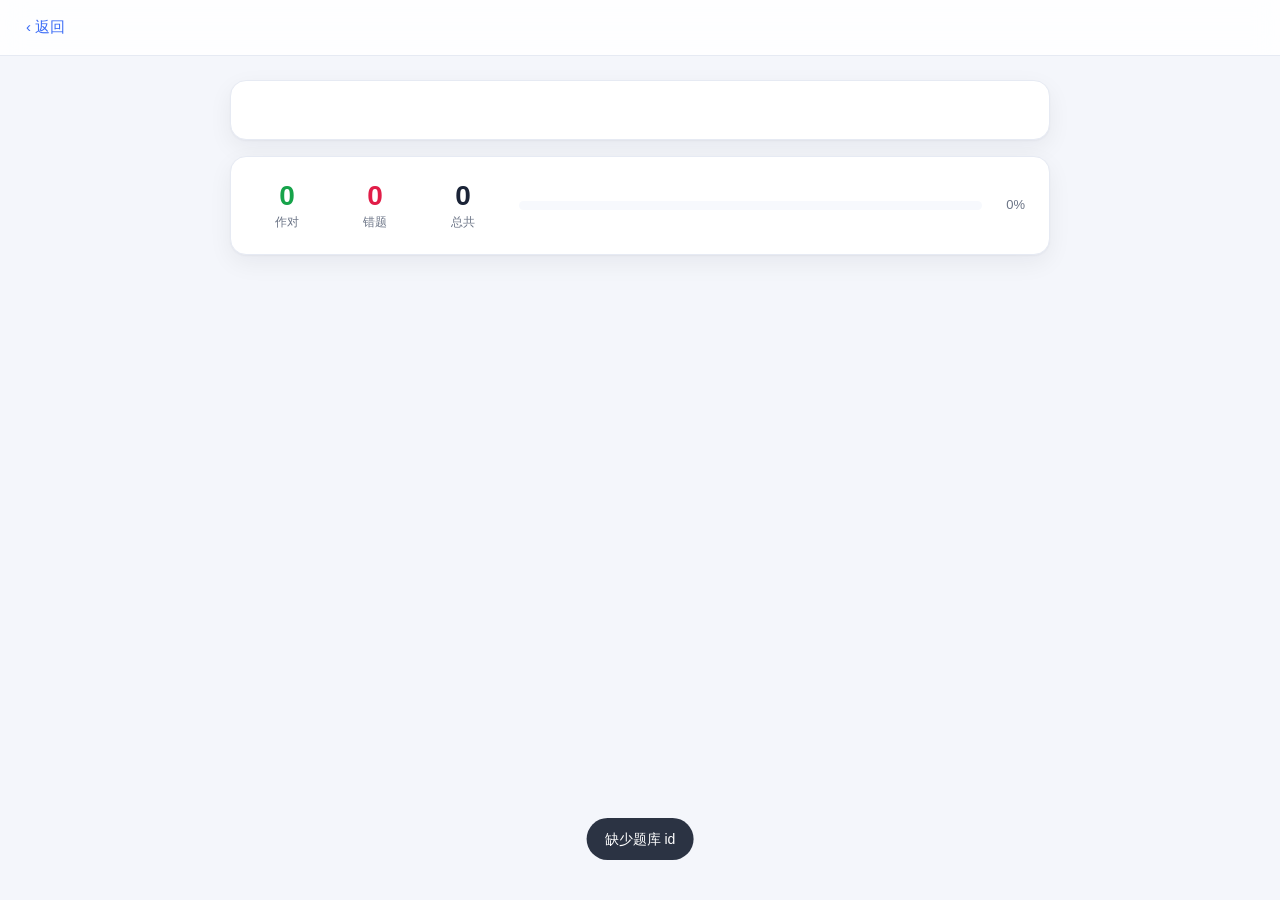
==== bank.html @ c278a3d9 "initial commit" ====
<!DOCTYPE html>
<html lang="zh-CN">
<head>
  <meta charset="UTF-8">
  <meta name="viewport" content="width=device-width, initial-scale=1.0">
  <title>题库</title>
  <link rel="icon" type="image/svg+xml" href="assets/favicon.svg">
  <link rel="icon" type="image/x-icon" href="favicon.ico">
  <link rel="stylesheet" href="assets/style/base.css">
  <link rel="stylesheet" href="assets/style/components.css">
  <link rel="stylesheet" href="assets/style/pages.css">
</head>
<body data-page="bank">
  <header class="topbar">
    <button class="topbar__btn" id="backBtn">&#8249; 返回</button>
    <div class="topbar__title" id="bankTitle"></div>
    <div class="topbar__right"></div>
  </header>

  <main class="bank">
    <section class="bank__head card">
      <h1 class="bank__title" id="headTitle"></h1>
      <p class="bank__brief" id="bankBrief"></p>
      <div class="bank__types" id="bankTypes"></div>
    </section>

    <section class="bank__stats card">
      <div class="stat">
        <span class="stat__num" id="statCorrect">0</span>
        <span class="stat__label">作对</span>
      </div>
      <div class="stat">
        <span class="stat__num" id="statWrong">0</span>
        <span class="stat__label">错题</span>
      </div>
      <div class="stat">
        <span class="stat__num" id="statTotal">0</span>
        <span class="stat__label">总共</span>
      </div>
      <div class="bank__progress">
        <div class="bank__progress-bar" id="progressBar"></div>
      </div>
      <span class="bank__progress-text" id="progressText">0%</span>
    </section>

    <section class="bank__modes" id="modeCards"></section>
  </main>

  <script src="assets/script/config.js"></script>
  <script src="assets/script/store.js"></script>
  <script src="assets/script/data.js"></script>
  <script src="assets/script/records.js"></script>
  <script src="assets/script/session.js"></script>
  <script src="assets/script/ui/common.js"></script>
  <script src="assets/script/ui/bank.js"></script>
</body>
</html>
---- assets/style/base.css ----
/* ============================================================
   base.css —— 设计变量、重置与通用基础样式
   ============================================================ */

:root {
  --bg: #f4f6fb;
  --surface: #ffffff;
  --surface-2: #f7f9fd;
  --text: #1b2437;
  --text-muted: #6b7486;
  --border: #e6eaf3;

  --primary: #3b6cf6;
  --primary-strong: #2f55d0;
  --primary-soft: #e9f0ff;
  --accent: #7c5cff;

  --success: #16a34a;
  --success-soft: #e7f6ec;
  --danger: #e11d48;
  --danger-soft: #fdeef1;
  --warn: #f59e0b;

  --grad: linear-gradient(135deg, #3b6cf6 0%, #7c5cff 100%);

  --radius: 16px;
  --radius-sm: 10px;
  --shadow-sm: 0 1px 2px rgba(16, 24, 40, .05);
  --shadow: 0 1px 2px rgba(16, 24, 40, .04), 0 8px 24px rgba(16, 24, 40, .06);
  --shadow-lg: 0 16px 44px rgba(16, 24, 40, .14);

  --font: -apple-system, BlinkMacSystemFont, "Segoe UI", "PingFang SC",
          "Hiragino Sans GB", "Microsoft YaHei", "Helvetica Neue", Arial, sans-serif;
}

*, *::before, *::after { box-sizing: border-box; }

html {
  /* 门户页两屏之间的“吸附”滚动（其它页面无 snap 元素，不受影响） */
  scroll-snap-type: y mandatory;
}

html, body { margin: 0; padding: 0; }

body {
  font-family: var(--font);
  color: var(--text);
  background: var(--bg);
  line-height: 1.6;
  -webkit-font-smoothing: antialiased;
  text-rendering: optimizeLegibility;
}

img, video { max-width: 100%; display: block; }

button { font-family: inherit; cursor: pointer; }
input, textarea { font-family: inherit; color: inherit; }

a { color: inherit; text-decoration: none; }

ul { list-style: none; margin: 0; padding: 0; }

h1, h2, h3, p { margin: 0; }

/* 通用容器 */
.container {
  max-width: 860px;
  margin: 0 auto;
  padding: 0 20px;
}

/* 卡片 */
.card {
  background: var(--surface);
  border: 1px solid var(--border);
  border-radius: var(--radius);
  box-shadow: var(--shadow);
  padding: 22px 24px;
}

/* 空状态 */
.empty {
  padding: 40px 20px;
  text-align: center;
  color: var(--text-muted);
}

.site-footer {
  text-align: center;
  color: var(--text-muted);
  font-size: 13px;
  padding: 32px 20px;
}
---- assets/style/components.css ----
/* ============================================================
   components.css —— 跨页面复用组件
   顶栏、按钮、chip、tabs、选项、反馈、媒体、提示、弹窗等
   ============================================================ */

/* ---------- 顶栏 ---------- */
.topbar {
  position: sticky;
  top: 0;
  z-index: 50;
  display: flex;
  align-items: center;
  gap: 12px;
  height: 56px;
  padding: 0 16px;
  background: rgba(255, 255, 255, .86);
  backdrop-filter: saturate(180%) blur(12px);
  -webkit-backdrop-filter: saturate(180%) blur(12px);
  border-bottom: 1px solid var(--border);
}
.topbar__btn {
  border: none;
  background: transparent;
  color: var(--primary);
  font-size: 15px;
  padding: 6px 10px;
  border-radius: 8px;
  white-space: nowrap;
}
.topbar__btn:hover { background: var(--primary-soft); }
.topbar__title {
  flex: 1;
  font-weight: 600;
  font-size: 16px;
  text-align: center;
  overflow: hidden;
  text-overflow: ellipsis;
  white-space: nowrap;
}
.topbar__right {
  display: flex;
  align-items: center;
  gap: 10px;
  min-width: 72px;
  justify-content: flex-end;
}
.topbar__hint { color: var(--text-muted); font-size: 14px; font-variant-numeric: tabular-nums; }

/* 倒计时 */
.timer {
  font-size: 16px;
  font-weight: 700;
  font-variant-numeric: tabular-nums;
  color: var(--text);
}
.timer--warn { color: var(--danger); }

/* ---------- 按钮 ---------- */
.btn {
  display: inline-flex;
  align-items: center;
  justify-content: center;
  gap: 6px;
  padding: 10px 18px;
  border-radius: var(--radius-sm);
  border: 1px solid transparent;
  font-size: 15px;
  font-weight: 500;
  transition: background .15s, border-color .15s, box-shadow .15s, transform .05s;
}
.btn:active { transform: translateY(1px); }
.btn:disabled { opacity: .45; cursor: not-allowed; }
.btn--primary { background: var(--primary); color: #fff; }
.btn--primary:hover:not(:disabled) { background: var(--primary-strong); }
.btn--ghost { background: var(--surface); border-color: var(--border); color: var(--text); }
.btn--ghost:hover:not(:disabled) { border-color: var(--primary); color: var(--primary); }
.btn--success { background: var(--success); color: #fff; }
.btn--success:hover { filter: brightness(.95); }
.btn--danger-ghost { background: var(--surface); border-color: var(--danger); color: var(--danger); }
.btn--danger-ghost:hover { background: var(--danger-soft); }
.btn--sm { padding: 6px 12px; font-size: 13px; }

/* ---------- 题型 chip ---------- */
.q-chip {
  display: inline-block;
  padding: 3px 10px;
  border-radius: 999px;
  font-size: 12px;
  font-weight: 600;
  margin-bottom: 12px;
}
.chip--single { background: var(--primary-soft); color: var(--primary-strong); }
.chip--multiple { background: #fdf3e2; color: #b45309; }
.chip--subjective { background: #f0ebfd; color: #6d28d9; }

/* ---------- 选项 ---------- */
.q-options { display: flex; flex-direction: column; gap: 12px; margin-top: 20px; }

.opt {
  display: flex;
  align-items: center;
  gap: 14px;
  width: 100%;
  text-align: left;
  padding: 14px 16px;
  background: var(--surface);
  border: 1.5px solid var(--border);
  border-radius: var(--radius-sm);
  font-size: 15px;
  transition: border-color .15s, background .15s, box-shadow .15s;
}
.opt:hover:not(.is-locked) { border-color: var(--primary); box-shadow: 0 0 0 3px var(--primary-soft); }

.opt__key {
  flex: none;
  display: inline-flex;
  align-items: center;
  justify-content: center;
  width: 30px;
  height: 30px;
  font-size: 14px;
  font-weight: 700;
  color: var(--text-muted);
  border: 1.5px solid var(--border);
  background: var(--surface-2);
  transition: background .15s, color .15s, border-color .15s;
}
.opt__key--circle { border-radius: 50%; }
.opt__key--square { border-radius: 7px; }
.opt__text { flex: 1; }

.opt.is-selected { border-color: var(--primary); background: var(--primary-soft); }
.opt.is-selected .opt__key { background: var(--primary); border-color: var(--primary); color: #fff; }

/* 判题后的锁定态 */
.opt.is-locked { cursor: default; }
.opt.is-correct { border-color: var(--success); background: var(--success-soft); }
.opt.is-correct .opt__key { background: var(--success); border-color: var(--success); color: #fff; }
.opt.is-wrong { border-color: var(--danger); background: var(--danger-soft); }
.opt.is-wrong .opt__key { background: var(--danger); border-color: var(--danger); color: #fff; }

.q-options__actions { display: flex; justify-content: center; margin-top: 6px; }
.q-options__confirm { min-width: 140px; }

/* ---------- 主观题 ---------- */
.q-subjective { margin-top: 20px; }
.q-subjective__area {
  width: 100%;
  min-height: 160px;
  padding: 14px 16px;
  border: 1.5px solid var(--border);
  border-radius: var(--radius-sm);
  font-size: 15px;
  resize: vertical;
  background: var(--surface);
}
.q-subjective__area:focus { outline: none; border-color: var(--primary); box-shadow: 0 0 0 3px var(--primary-soft); }
.q-subjective__area:disabled { background: var(--surface-2); color: var(--text); }
.q-subjective__actions { display: flex; justify-content: center; margin-top: 16px; }
.q-subjective__submit { min-width: 140px; }

/* ---------- 反馈 ---------- */
.feedback { margin-top: 20px; border-radius: var(--radius-sm); padding: 16px 18px; }
.feedback--ok { background: var(--success-soft); }
.feedback--bad { background: var(--danger-soft); }
.feedback--subjective { background: var(--surface-2); border: 1px solid var(--border); }
.feedback__head { font-weight: 600; font-size: 15px; }
.feedback--ok .feedback__head { color: var(--success); }
.feedback--bad .feedback__head { color: var(--danger); }
.feedback__icon { margin-right: 4px; }
.feedback__explain, .feedback__ref, .feedback__ref-desc { margin-top: 10px; font-size: 14px; color: var(--text); }
.feedback__ref-desc { color: var(--text-muted); }
.feedback__selfmark { display: flex; gap: 12px; margin-top: 14px; justify-content: center; }

/* ---------- 附加题干（媒体） ---------- */
.q-media { display: flex; flex-direction: column; gap: 14px; margin: 16px 0; }
.media { width: 100%; }
.media--image img { border-radius: var(--radius-sm); border: 1px solid var(--border); }
.media--image figcaption { font-size: 12px; color: var(--text-muted); text-align: center; margin-top: 6px; }
.media--file {
  display: inline-flex;
  align-items: center;
  gap: 8px;
  width: fit-content;
  padding: 10px 16px;
  border: 1.5px dashed var(--border);
  border-radius: var(--radius-sm);
  color: var(--primary);
  font-size: 14px;
}
.media--file:hover { border-color: var(--primary); background: var(--primary-soft); }
.media__icon { font-size: 18px; }
.media--audio audio, .media--video video { width: 100%; border-radius: var(--radius-sm); }

/* ---------- tabs ---------- */
.tabs {
  display: inline-flex;
  background: var(--surface-2);
  border: 1px solid var(--border);
  border-radius: 999px;
  padding: 4px;
}
.tab {
  border: none;
  background: transparent;
  padding: 8px 22px;
  border-radius: 999px;
  font-size: 14px;
  font-weight: 500;
  color: var(--text-muted);
  transition: background .15s, color .15s;
}
.tab.is-active { background: var(--surface); color: var(--primary); box-shadow: var(--shadow-sm); }

/* ---------- 轻提示 ---------- */
.toast {
  position: fixed;
  left: 50%;
  bottom: 40px;
  transform: translate(-50%, 20px);
  background: rgba(26, 34, 51, .92);
  color: #fff;
  padding: 10px 18px;
  border-radius: 999px;
  font-size: 14px;
  opacity: 0;
  transition: opacity .25s, transform .25s;
  z-index: 200;
  max-width: 80vw;
}
.toast--show { opacity: 1; transform: translate(-50%, 0); }

/* ---------- 弹窗 ---------- */
.overlay {
  position: fixed;
  inset: 0;
  background: rgba(15, 20, 40, .5);
  display: flex;
  align-items: center;
  justify-content: center;
  padding: 20px;
  opacity: 0;
  pointer-events: none;
  transition: opacity .2s;
  z-index: 100;
}
.overlay.is-open { opacity: 1; pointer-events: auto; }
.modal {
  width: 100%;
  max-width: 560px;
  max-height: 84vh;
  display: flex;
  flex-direction: column;
  background: var(--surface);
  border-radius: var(--radius);
  box-shadow: var(--shadow-lg);
  overflow: hidden;
}
.modal__head {
  display: flex;
  align-items: center;
  justify-content: space-between;
  padding: 18px 20px;
  border-bottom: 1px solid var(--border);
}
.modal__title { font-size: 17px; }
.modal__close { border: none; background: transparent; font-size: 26px; color: var(--text-muted); line-height: 1; }
.modal__close:hover { color: var(--text); }
.modal__score { text-align: center; font-size: 30px; font-weight: 800; padding: 18px 0 4px; }
.modal__note { text-align: center; color: var(--text-muted); font-size: 13px; padding: 0 20px 8px; }
.modal__list { overflow-y: auto; padding: 8px 20px; }
.modal__actions { display: flex; gap: 12px; padding: 16px 20px; border-top: 1px solid var(--border); }
.modal__actions .btn { flex: 1; }

.summary-item {
  display: flex;
  align-items: center;
  gap: 12px;
  padding: 10px 8px;
  border-bottom: 1px solid var(--border);
  cursor: pointer;
  font-size: 14px;
}
.summary-item:hover { background: var(--surface-2); }
.summary-item__id { font-weight: 700; flex: none; font-variant-numeric: tabular-nums; }
.summary-item__brief { flex: 1; color: var(--text-muted); overflow: hidden; text-overflow: ellipsis; white-space: nowrap; }
.summary-item__res { flex: none; font-size: 13px; }
.summary-item--ok .summary-item__res { color: var(--success); }
.summary-item--bad .summary-item__res { color: var(--danger); }
.summary-item--subj .summary-item__res { color: var(--text-muted); }
---- assets/style/pages.css ----
/* ============================================================
   pages.css —— 各页面专属布局
   门户封面/目录、题库信息页、刷题页、记录页
   ============================================================ */

/* ================= 门户首页 ================= */

.cover {
  position: relative;
  height: 100vh;
  min-height: 480px;
  overflow: hidden;
  background: radial-gradient(120% 120% at 18% 12%, #1e3a8a 0%, #1d4ed8 42%, #6d28d9 100%);
  color: #fff;
  scroll-snap-align: start;
  scroll-snap-stop: always;
}
.cover__bg {
  position: absolute;
  inset: 0;
  background-size: cover;
  background-position: center;
  opacity: .28;
  animation: coverPulse 9s ease-in-out infinite;
}
.cover__overlay {
  position: absolute;
  inset: 0;
  background:
    radial-gradient(70% 70% at 50% 38%, rgba(255, 255, 255, .08), rgba(6, 12, 30, .32));
}
.cover__inner {
  position: relative;
  z-index: 2;
  height: 100%;
  display: flex;
  flex-direction: column;
  align-items: center;
  justify-content: center;
  text-align: center;
  padding: 0 28px;
}
.cover__badge {
  display: inline-flex;
  align-items: center;
  gap: 8px;
  font-size: 13px;
  letter-spacing: .12em;
  padding: 6px 16px;
  border: 1px solid rgba(255, 255, 255, .35);
  border-radius: 999px;
  margin-bottom: 22px;
  background: rgba(255, 255, 255, .08);
  animation: riseIn .7s ease both;
}
.cover__title {
  font-size: clamp(36px, 8vw, 60px);
  font-weight: 800;
  letter-spacing: 1px;
  line-height: 1.15;
  margin-bottom: 18px;
  text-shadow: 0 2px 24px rgba(0, 0, 0, .28);
  animation: riseIn .7s .08s ease both;
}
.cover__subtitle {
  font-size: clamp(15px, 3vw, 19px);
  opacity: .92;
  animation: riseIn .7s .16s ease both;
}

.cover__scroll {
  position: absolute;
  left: 50%;
  bottom: 30px;
  transform: translateX(-50%);
  z-index: 2;
  display: flex;
  flex-direction: column;
  align-items: center;
  gap: 8px;
  background: transparent;
  border: none;
  color: rgba(255, 255, 255, .9);
}
.cover__arrow {
  width: 44px;
  height: 44px;
  border: 2px solid rgba(255, 255, 255, .85);
  border-radius: 50%;
  background: rgba(255, 255, 255, .08);
  color: #fff;
  font-size: 20px;
  display: flex;
  align-items: center;
  justify-content: center;
  animation: bounce 1.8s ease-in-out infinite;
}
.cover__hint { font-size: 12px; letter-spacing: .2em; }

@keyframes bounce {
  0%, 100% { transform: translateY(0); }
  50% { transform: translateY(10px); }
}
@keyframes coverPulse {
  0%, 100% { transform: scale(1); opacity: .28; }
  50% { transform: scale(1.06); opacity: .36; }
}
@keyframes riseIn {
  from { opacity: 0; transform: translateY(18px); }
  to { opacity: 1; transform: translateY(0); }
}

/* 目录：至少占一个窗口，作为第二个“吸附”屏 */
.catalog-section {
  min-height: 100vh;
  scroll-snap-align: start;
  display: flex;
  flex-direction: column;
  background: var(--bg);
}
.catalog {
  max-width: 860px;
  width: 100%;
  margin: 0 auto;
  padding: 60px 20px 40px;
  flex: 1;
}
.list { margin-bottom: 46px; }
.list__title {
  display: flex;
  align-items: center;
  gap: 10px;
  font-size: 21px;
  font-weight: 700;
  margin-bottom: 18px;
}
.list__title::before {
  content: '';
  width: 5px;
  height: 22px;
  border-radius: 3px;
  background: var(--grad);
}

.bank-item {
  position: relative;
  display: flex;
  align-items: center;
  gap: 16px;
  background: var(--surface);
  border: 1px solid var(--border);
  border-radius: var(--radius);
  box-shadow: var(--shadow);
  padding: 18px 20px;
  margin-bottom: 14px;
  overflow: hidden;
  transition: transform .16s, box-shadow .16s, border-color .16s;
}
.bank-item::before {
  content: '';
  position: absolute;
  left: 0;
  top: 0;
  bottom: 0;
  width: 4px;
  background: var(--grad);
  opacity: 0;
  transition: opacity .16s;
}
.bank-item:hover { transform: translateY(-2px); box-shadow: var(--shadow-lg); border-color: var(--primary); }
.bank-item:hover::before { opacity: 1; }
.bank-item__badge {
  flex: none;
  width: 48px;
  height: 48px;
  border-radius: 13px;
  background: var(--grad);
  color: #fff;
  font-weight: 700;
  font-size: 19px;
  display: flex;
  align-items: center;
  justify-content: center;
  box-shadow: 0 4px 12px rgba(59, 108, 246, .35);
}
.bank-item__main { flex: 1; min-width: 0; }
.bank-item__title { font-size: 17px; font-weight: 600; }
.bank-item__brief { font-size: 14px; color: var(--text-muted); margin-top: 3px; overflow: hidden; text-overflow: ellipsis; white-space: nowrap; }
.bank-item__meta { display: flex; align-items: center; gap: 14px; flex: none; }
.bank-item__count { font-size: 13px; color: var(--primary-strong); background: var(--primary-soft); padding: 4px 12px; border-radius: 999px; font-variant-numeric: tabular-nums; }
.bank-item__go { font-size: 22px; color: var(--text-muted); }

/* ================= 题库信息页 ================= */

.bank { max-width: 860px; margin: 0 auto; padding: 24px 20px 40px; }

.bank__head { margin-bottom: 16px; }
.bank__title { font-size: 26px; font-weight: 800; margin-bottom: 8px; }
.bank__brief { color: var(--text-muted); font-size: 15px; }
.bank__types { display: flex; flex-wrap: wrap; gap: 8px; margin-top: 14px; }
.bank__type {
  font-size: 13px;
  color: var(--primary-strong);
  background: var(--primary-soft);
  padding: 4px 12px;
  border-radius: 999px;
}

.bank__stats { display: flex; align-items: center; flex-wrap: wrap; gap: 24px; margin-bottom: 24px; }
.stat { display: flex; flex-direction: column; align-items: center; min-width: 64px; }
.stat__num { font-size: 28px; font-weight: 800; line-height: 1.2; font-variant-numeric: tabular-nums; }
.stat:nth-child(1) .stat__num { color: var(--success); }
.stat:nth-child(2) .stat__num { color: var(--danger); }
.stat__label { font-size: 12px; color: var(--text-muted); }
.bank__progress { flex: 1; min-width: 160px; height: 9px; background: var(--surface-2); border-radius: 999px; overflow: hidden; }
.bank__progress-bar { height: 100%; width: 0; background: var(--grad); transition: width .4s ease; }
.bank__progress-text { font-size: 13px; color: var(--text-muted); font-variant-numeric: tabular-nums; }

.bank__modes { display: grid; grid-template-columns: repeat(2, 1fr); gap: 16px; }
.mode-card {
  display: flex;
  align-items: center;
  gap: 16px;
  background: var(--surface);
  border: 1px solid var(--border);
  border-radius: var(--radius);
  box-shadow: var(--shadow);
  padding: 20px;
  transition: transform .16s, box-shadow .16s, border-color .16s;
}
.mode-card:hover { transform: translateY(-2px); box-shadow: var(--shadow-lg); border-color: var(--primary); }
.mode-card__icon {
  flex: none;
  width: 46px;
  height: 46px;
  border-radius: 12px;
  display: flex;
  align-items: center;
  justify-content: center;
  font-size: 22px;
}
.mode-card__icon--1 { background: var(--primary-soft); }
.mode-card__icon--2 { background: #fdf3e2; }
.mode-card__icon--3 { background: #f0ebfd; }
.mode-card__icon--4 { background: #fef2e4; }
.mode-card__body { min-width: 0; }
.mode-card__title { font-size: 17px; font-weight: 700; }
.mode-card__desc { font-size: 13px; color: var(--text-muted); }

@media (max-width: 560px) {
  .bank__modes { grid-template-columns: 1fr; }
}

/* ================= 刷题页 ================= */

.practice { max-width: 760px; margin: 0 auto; padding: 20px 16px 60px; }

.practice__head {
  display: flex;
  align-items: center;
  justify-content: space-between;
  gap: 12px;
  margin-bottom: 14px;
}
.q-meta { display: flex; align-items: baseline; gap: 12px; min-width: 0; }
.q-meta__id { font-size: 22px; font-weight: 800; font-variant-numeric: tabular-nums; color: var(--primary); flex: none; }
.q-meta__brief { font-size: 14px; color: var(--text-muted); overflow: hidden; text-overflow: ellipsis; white-space: nowrap; }

.fav {
  flex: none;
  border: 1px solid var(--border);
  background: var(--surface);
  width: 40px;
  height: 40px;
  border-radius: 50%;
  font-size: 20px;
  color: var(--text-muted);
  display: flex;
  align-items: center;
  justify-content: center;
  transition: border-color .15s, color .15s;
}
.fav:hover { border-color: var(--warn); }
.fav.is-fav { color: var(--warn); border-color: var(--warn); }

.q-nav {
  display: flex;
  align-items: center;
  justify-content: space-between;
  gap: 10px;
  margin-bottom: 16px;
}
.q-nav__jump { display: flex; align-items: center; gap: 8px; }
.q-nav__jump input {
  width: 88px;
  padding: 9px 10px;
  border: 1.5px solid var(--border);
  border-radius: var(--radius-sm);
  font-size: 14px;
  text-align: center;
  background: var(--surface);
}
.q-nav__jump input:focus { outline: none; border-color: var(--primary); }

.q-card {
  background: var(--surface);
  border: 1px solid var(--border);
  border-radius: var(--radius);
  box-shadow: var(--shadow);
  padding: 24px 22px;
}
.q-stem { font-size: 17px; line-height: 1.8; white-space: pre-wrap; word-break: break-word; }

@media (max-width: 640px) {
  .q-nav { flex-wrap: wrap; }
  .q-nav .btn { flex: 1; padding: 10px 8px; }
  .q-nav__jump { order: 3; width: 100%; justify-content: center; }
  .q-card { padding: 18px 16px; }
}

/* ================= 记录页 ================= */

.records { max-width: 640px; margin: 0 auto; padding: 24px 20px 60px; }
.records .tabs { margin-bottom: 18px; }
.records__toolbar { display: flex; align-items: center; justify-content: space-between; margin-bottom: 14px; }
.records__count { color: var(--text-muted); font-size: 14px; }
.records__list { display: flex; flex-direction: column; gap: 10px; }
.record-item {
  display: flex;
  align-items: center;
  gap: 14px;
  background: var(--surface);
  border: 1px solid var(--border);
  border-radius: var(--radius-sm);
  box-shadow: var(--shadow-sm);
  padding: 14px 18px;
  cursor: pointer;
  transition: border-color .15s, transform .15s, box-shadow .15s;
}
.record-item:hover { border-color: var(--primary); transform: translateX(2px); box-shadow: var(--shadow); }
.record-item__id { font-weight: 700; font-variant-numeric: tabular-nums; color: var(--primary); flex: none; }
.record-item__brief { flex: 1; color: var(--text-muted); font-size: 14px; overflow: hidden; text-overflow: ellipsis; white-space: nowrap; }
.record-item__go { color: var(--text-muted); font-size: 20px; }
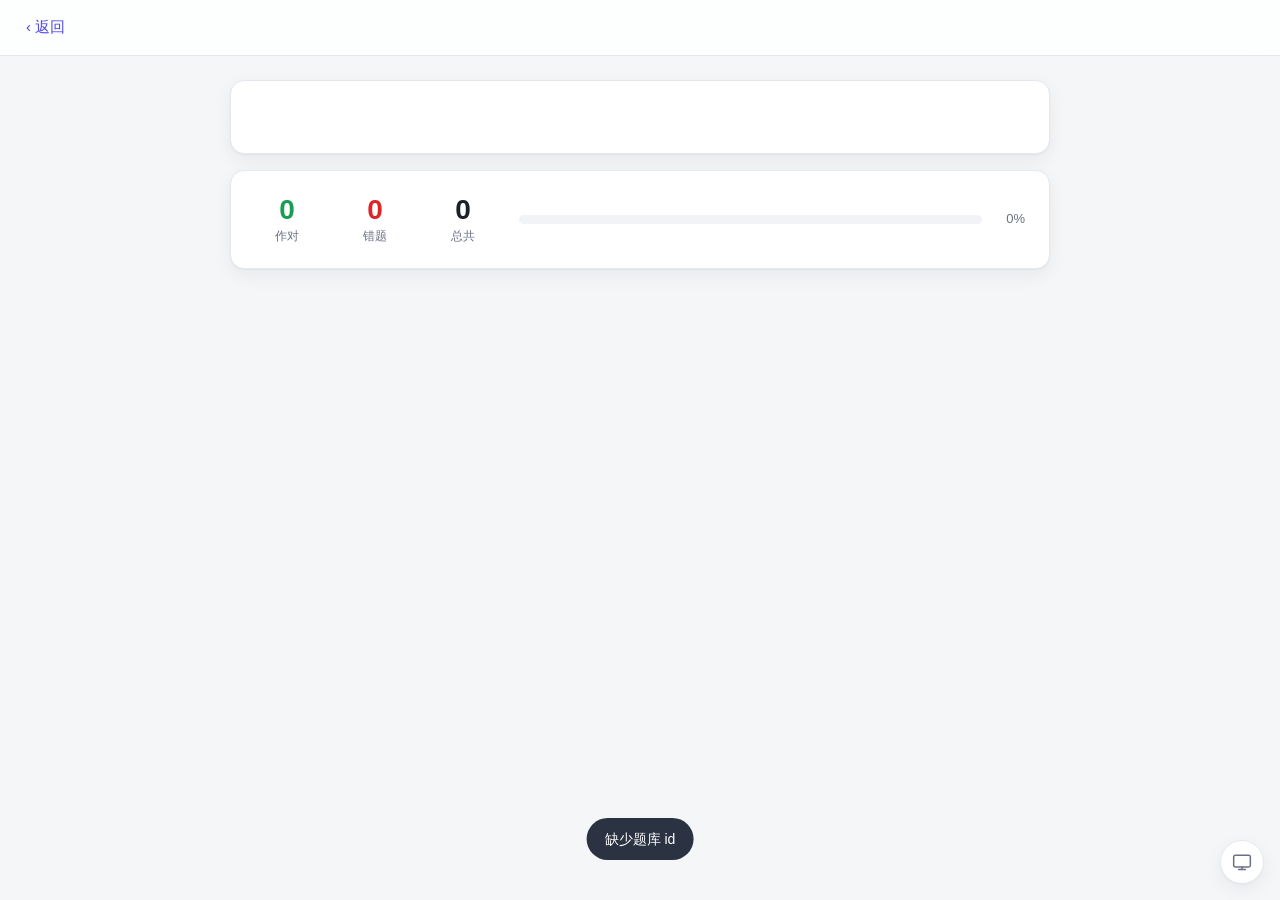
==== commit 1509c8da: "Refactor catalog and documentation for clarity and organization - Removed cover section from banks/c" ====
--- a/bank.html
+++ b/bank.html
@@ -4,6 +4,16 @@
   <meta charset="UTF-8">
   <meta name="viewport" content="width=device-width, initial-scale=1.0">
   <title>题库</title>
+  <script>
+    (function () {
+      var t = null;
+      try { t = localStorage.getItem('examapp:theme'); } catch (e) {}
+      if (t !== 'light' && t !== 'dark') {
+        t = window.matchMedia && window.matchMedia('(prefers-color-scheme: dark)').matches ? 'dark' : 'light';
+      }
+      document.documentElement.setAttribute('data-theme', t);
+    })();
+  </script>
   <link rel="icon" type="image/svg+xml" href="assets/favicon.svg">
   <link rel="icon" type="image/x-icon" href="favicon.ico">
   <link rel="stylesheet" href="assets/style/base.css">
@@ -22,6 +32,7 @@
       <h1 class="bank__title" id="headTitle"></h1>
       <p class="bank__brief" id="bankBrief"></p>
       <div class="bank__types" id="bankTypes"></div>
+      <div class="bank__exam" id="bankExam"></div>
     </section>
 
     <section class="bank__stats card">
@@ -47,11 +58,13 @@
   </main>
 
   <script src="assets/script/config.js"></script>
+  <script src="assets/script/site.js"></script>
   <script src="assets/script/store.js"></script>
   <script src="assets/script/data.js"></script>
   <script src="assets/script/records.js"></script>
   <script src="assets/script/session.js"></script>
   <script src="assets/script/ui/common.js"></script>
   <script src="assets/script/ui/bank.js"></script>
+  <script src="assets/script/theme.js"></script>
 </body>
 </html>
--- a/assets/style/base.css
+++ b/assets/style/base.css
@@ -1,36 +1,66 @@
 /* ============================================================
    base.css —— 设计变量、重置与通用基础样式
+   含浅色 / 深色两套变量；<html data-theme="dark"> 时启用深色。
    ============================================================ */
 
 :root {
-  --bg: #f4f6fb;
+  --bg: #f5f6f8;
   --surface: #ffffff;
-  --surface-2: #f7f9fd;
-  --text: #1b2437;
-  --text-muted: #6b7486;
-  --border: #e6eaf3;
+  --surface-2: #f1f3f6;
+  --surface-translucent: rgba(255, 255, 255, .82);
+  --text: #1c2027;
+  --text-muted: #687083;
+  --border: #e4e7ee;
 
-  --primary: #3b6cf6;
-  --primary-strong: #2f55d0;
-  --primary-soft: #e9f0ff;
-  --accent: #7c5cff;
+  --primary: #4f46e5;
+  --primary-strong: #4338ca;
+  --primary-soft: #eef0ff;
+  --accent: #7c3aed;
 
-  --success: #16a34a;
-  --success-soft: #e7f6ec;
-  --danger: #e11d48;
-  --danger-soft: #fdeef1;
-  --warn: #f59e0b;
+  --success: #179e52;
+  --success-soft: #e7f6ee;
+  --danger: #dc2626;
+  --danger-soft: #fdecec;
+  --warn: #d97706;
+  --warn-soft: #fdf3e2;
 
-  --grad: linear-gradient(135deg, #3b6cf6 0%, #7c5cff 100%);
+  --grad: linear-gradient(135deg, #4f46e5 0%, #7c3aed 100%);
 
-  --radius: 16px;
-  --radius-sm: 10px;
-  --shadow-sm: 0 1px 2px rgba(16, 24, 40, .05);
-  --shadow: 0 1px 2px rgba(16, 24, 40, .04), 0 8px 24px rgba(16, 24, 40, .06);
-  --shadow-lg: 0 16px 44px rgba(16, 24, 40, .14);
+  --radius: 14px;
+  --radius-sm: 9px;
+  --shadow-sm: 0 1px 2px rgba(16, 24, 40, .06);
+  --shadow: 0 1px 2px rgba(16, 24, 40, .04), 0 6px 20px rgba(16, 24, 40, .06);
+  --shadow-lg: 0 12px 32px rgba(16, 24, 40, .12);
 
   --font: -apple-system, BlinkMacSystemFont, "Segoe UI", "PingFang SC",
           "Hiragino Sans GB", "Microsoft YaHei", "Helvetica Neue", Arial, sans-serif;
+}
+
+/* 深色主题（由 theme.js / head 内联脚本设置 data-theme） */
+:root[data-theme="dark"] {
+  --bg: #0f1116;
+  --surface: #181b22;
+  --surface-2: #1f232d;
+  --surface-translucent: rgba(24, 27, 34, .82);
+  --text: #e7e9ee;
+  --text-muted: #99a0ad;
+  --border: #2a2f3a;
+
+  --primary: #818cf8;
+  --primary-strong: #a5b4fc;
+  --primary-soft: #262b3d;
+  --accent: #a78bfa;
+
+  --success: #34d399;
+  --success-soft: #123024;
+  --danger: #f87171;
+  --danger-soft: #3a1e1e;
+  --warn: #fbbf24;
+  --warn-soft: #3a2f16;
+
+  --shadow-sm: 0 1px 2px rgba(0, 0, 0, .4);
+  --shadow: 0 1px 2px rgba(0, 0, 0, .3), 0 6px 20px rgba(0, 0, 0, .3);
+  --shadow-lg: 0 12px 32px rgba(0, 0, 0, .5);
 }
 
 *, *::before, *::after { box-sizing: border-box; }
--- a/assets/style/components.css
+++ b/assets/style/components.css
@@ -1,6 +1,6 @@
 /* ============================================================
    components.css —— 跨页面复用组件
-   顶栏、按钮、chip、tabs、选项、反馈、媒体、提示、弹窗等
+   顶栏、按钮、chip、tabs、选项、反馈、媒体、提示、弹窗、主题按钮等
    ============================================================ */
 
 /* ---------- 顶栏 ---------- */
@@ -13,7 +13,7 @@
   gap: 12px;
   height: 56px;
   padding: 0 16px;
-  background: rgba(255, 255, 255, .86);
+  background: var(--surface-translucent);
   backdrop-filter: saturate(180%) blur(12px);
   -webkit-backdrop-filter: saturate(180%) blur(12px);
   border-bottom: 1px solid var(--border);
@@ -76,6 +76,8 @@
 .btn--ghost:hover:not(:disabled) { border-color: var(--primary); color: var(--primary); }
 .btn--success { background: var(--success); color: #fff; }
 .btn--success:hover { filter: brightness(.95); }
+.btn--danger { background: var(--danger); color: #fff; }
+.btn--danger:hover { filter: brightness(.95); }
 .btn--danger-ghost { background: var(--surface); border-color: var(--danger); color: var(--danger); }
 .btn--danger-ghost:hover { background: var(--danger-soft); }
 .btn--sm { padding: 6px 12px; font-size: 13px; }
@@ -90,8 +92,8 @@
   margin-bottom: 12px;
 }
 .chip--single { background: var(--primary-soft); color: var(--primary-strong); }
-.chip--multiple { background: #fdf3e2; color: #b45309; }
-.chip--subjective { background: #f0ebfd; color: #6d28d9; }
+.chip--multiple { background: var(--warn-soft); color: var(--warn); }
+.chip--subjective { background: var(--primary-soft); color: var(--accent); }
 
 /* ---------- 选项 ---------- */
 .q-options { display: flex; flex-direction: column; gap: 12px; margin-top: 20px; }
@@ -267,10 +269,19 @@
 .modal__close { border: none; background: transparent; font-size: 26px; color: var(--text-muted); line-height: 1; }
 .modal__close:hover { color: var(--text); }
 .modal__score { text-align: center; font-size: 30px; font-weight: 800; padding: 18px 0 4px; }
+.modal__pass { text-align: center; font-size: 15px; font-weight: 600; padding: 0 20px 8px; }
+.modal__pass.is-pass { color: var(--success); }
+.modal__pass.is-fail { color: var(--danger); }
+.modal__pass:empty { display: none; }
 .modal__note { text-align: center; color: var(--text-muted); font-size: 13px; padding: 0 20px 8px; }
 .modal__list { overflow-y: auto; padding: 8px 20px; }
 .modal__actions { display: flex; gap: 12px; padding: 16px 20px; border-top: 1px solid var(--border); }
 .modal__actions .btn { flex: 1; }
+
+/* 确认弹窗 */
+.modal--confirm { max-width: 380px; }
+.modal--confirm .modal__body { padding: 26px 24px; font-size: 15px; line-height: 1.7; text-align: center; }
+.modal--confirm .modal__actions { border-top: none; padding: 0 20px 20px; }
 
 .summary-item {
   display: flex;
@@ -288,3 +299,23 @@
 .summary-item--ok .summary-item__res { color: var(--success); }
 .summary-item--bad .summary-item__res { color: var(--danger); }
 .summary-item--subj .summary-item__res { color: var(--text-muted); }
+
+/* ---------- 主题切换按钮 ---------- */
+.theme-toggle {
+  position: fixed;
+  right: 16px;
+  bottom: 16px;
+  z-index: 60;
+  width: 44px;
+  height: 44px;
+  border-radius: 50%;
+  border: 1px solid var(--border);
+  background: var(--surface);
+  color: var(--text-muted);
+  display: flex;
+  align-items: center;
+  justify-content: center;
+  box-shadow: var(--shadow);
+  transition: color .15s, border-color .15s, transform .15s;
+}
+.theme-toggle:hover { color: var(--primary); border-color: var(--primary); transform: translateY(-1px); }
--- a/assets/style/pages.css
+++ b/assets/style/pages.css
@@ -10,7 +10,7 @@
   height: 100vh;
   min-height: 480px;
   overflow: hidden;
-  background: radial-gradient(120% 120% at 18% 12%, #1e3a8a 0%, #1d4ed8 42%, #6d28d9 100%);
+  background: radial-gradient(120% 130% at 18% 8%, #1e2b6b 0%, #4338ca 44%, #6d28d9 100%);
   color: #fff;
   scroll-snap-align: start;
   scroll-snap-stop: always;
@@ -18,16 +18,17 @@
 .cover__bg {
   position: absolute;
   inset: 0;
+  background-image: url(../cover.svg);
   background-size: cover;
   background-position: center;
   opacity: .28;
-  animation: coverPulse 9s ease-in-out infinite;
+  animation: coverPulse 10s ease-in-out infinite;
 }
 .cover__overlay {
   position: absolute;
   inset: 0;
   background:
-    radial-gradient(70% 70% at 50% 38%, rgba(255, 255, 255, .08), rgba(6, 12, 30, .32));
+    radial-gradient(70% 70% at 50% 38%, rgba(255, 255, 255, .07), rgba(6, 12, 30, .34));
 }
 .cover__inner {
   position: relative;
@@ -45,7 +46,7 @@
   align-items: center;
   gap: 8px;
   font-size: 13px;
-  letter-spacing: .12em;
+  letter-spacing: .14em;
   padding: 6px 16px;
   border: 1px solid rgba(255, 255, 255, .35);
   border-radius: 999px;
@@ -181,7 +182,7 @@
   display: flex;
   align-items: center;
   justify-content: center;
-  box-shadow: 0 4px 12px rgba(59, 108, 246, .35);
+  box-shadow: 0 4px 12px rgba(79, 70, 229, .32);
 }
 .bank-item__main { flex: 1; min-width: 0; }
 .bank-item__title { font-size: 17px; font-weight: 600; }
@@ -205,6 +206,16 @@
   padding: 4px 12px;
   border-radius: 999px;
 }
+.bank__exam { display: flex; align-items: center; gap: 8px; flex-wrap: wrap; margin-top: 14px; }
+.bank__exam-label {
+  font-size: 12px;
+  font-weight: 600;
+  color: var(--primary);
+  background: var(--primary-soft);
+  padding: 3px 10px;
+  border-radius: 999px;
+}
+.bank__exam-text { font-size: 13px; color: var(--text-muted); }
 
 .bank__stats { display: flex; align-items: center; flex-wrap: wrap; gap: 24px; margin-bottom: 24px; }
 .stat { display: flex; flex-direction: column; align-items: center; min-width: 64px; }
@@ -237,12 +248,12 @@
   display: flex;
   align-items: center;
   justify-content: center;
-  font-size: 22px;
-}
-.mode-card__icon--1 { background: var(--primary-soft); }
-.mode-card__icon--2 { background: #fdf3e2; }
-.mode-card__icon--3 { background: #f0ebfd; }
-.mode-card__icon--4 { background: #fef2e4; }
+}
+.mode-card__icon svg { display: block; }
+.mode-card__icon--1 { background: var(--primary-soft); color: var(--primary-strong); }
+.mode-card__icon--2 { background: var(--primary-soft); color: var(--accent); }
+.mode-card__icon--3 { background: var(--success-soft); color: var(--success); }
+.mode-card__icon--4 { background: var(--warn-soft); color: var(--warn); }
 .mode-card__body { min-width: 0; }
 .mode-card__title { font-size: 17px; font-weight: 700; }
 .mode-card__desc { font-size: 13px; color: var(--text-muted); }
@@ -254,6 +265,21 @@
 /* ================= 刷题页 ================= */
 
 .practice { max-width: 760px; margin: 0 auto; padding: 20px 16px 60px; }
+
+/* 标题栏下方的答题进度条（sticky 跟随顶栏） */
+.practice__progress {
+  position: sticky;
+  top: 56px;
+  z-index: 45;
+  height: 3px;
+  background: var(--surface-2);
+}
+.practice__progress-bar {
+  height: 100%;
+  width: 0;
+  background: var(--grad);
+  transition: width .3s ease;
+}
 
 .practice__head {
   display: flex;
@@ -324,6 +350,7 @@
 .records .tabs { margin-bottom: 18px; }
 .records__toolbar { display: flex; align-items: center; justify-content: space-between; margin-bottom: 14px; }
 .records__count { color: var(--text-muted); font-size: 14px; }
+.records__actions { display: flex; align-items: center; gap: 10px; }
 .records__list { display: flex; flex-direction: column; gap: 10px; }
 .record-item {
   display: flex;
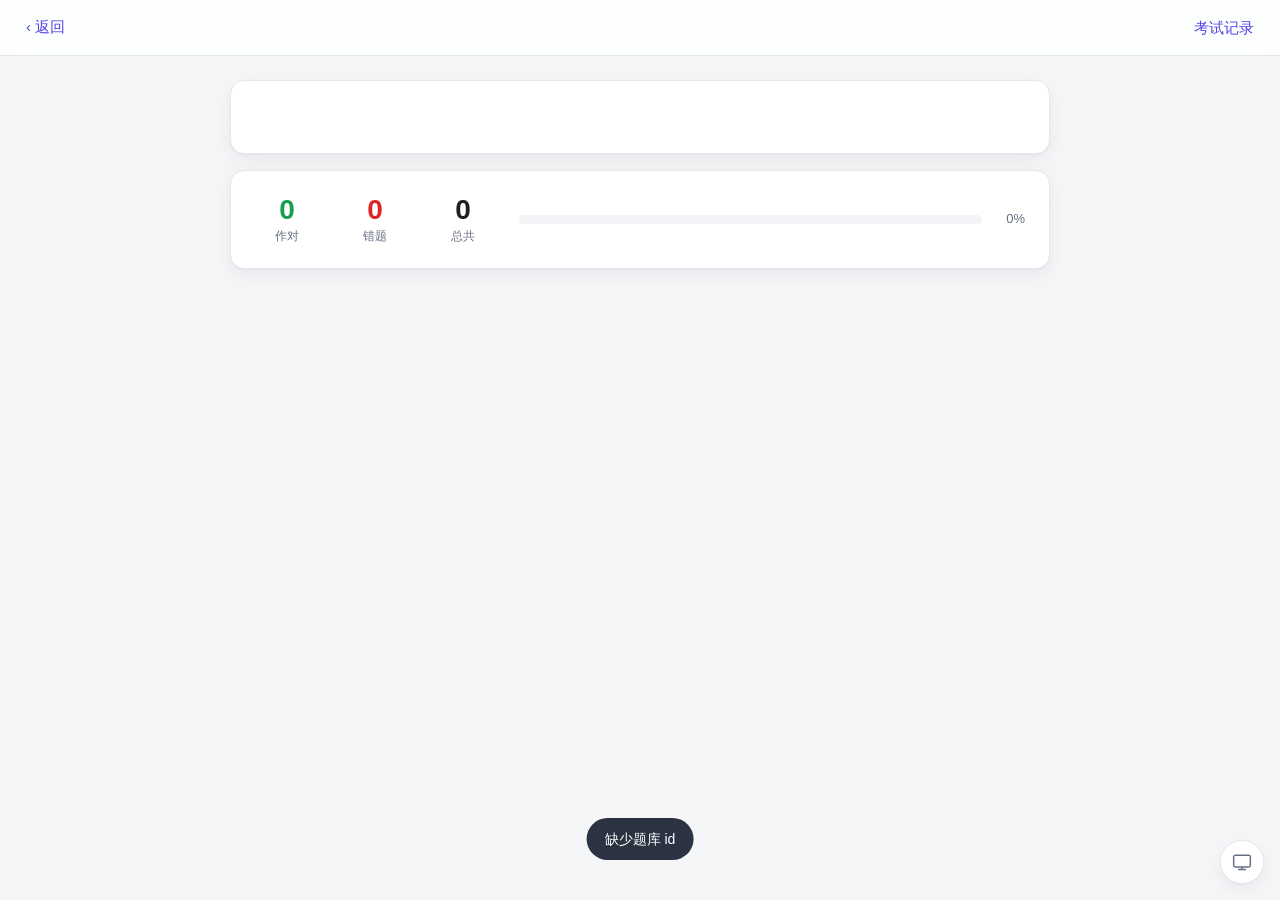
==== commit e49782d3: "feat: add scores page and update navigation" ====
--- a/bank.html
+++ b/bank.html
@@ -24,7 +24,9 @@
   <header class="topbar">
     <button class="topbar__btn" id="backBtn">&#8249; 返回</button>
     <div class="topbar__title" id="bankTitle"></div>
-    <div class="topbar__right"></div>
+    <div class="topbar__right">
+      <a class="topbar__btn" id="scoresLink" href="scores.html" title="考试记录">考试记录</a>
+    </div>
   </header>
 
   <main class="bank">
--- a/assets/style/base.css
+++ b/assets/style/base.css
@@ -121,3 +121,6 @@
   font-size: 13px;
   padding: 32px 20px;
 }
+.site-footer__link { color: var(--primary); }
+.site-footer__link:hover { text-decoration: underline; }
+.site-footer__sep { margin: 0 8px; }
--- a/assets/style/components.css
+++ b/assets/style/components.css
@@ -28,6 +28,8 @@
   white-space: nowrap;
 }
 .topbar__btn:hover { background: var(--primary-soft); }
+.topbar__btn:disabled { opacity: .45; cursor: not-allowed; }
+.topbar__right .topbar__btn { display: inline-flex; align-items: center; }
 .topbar__title {
   flex: 1;
   font-weight: 600;
@@ -143,6 +145,7 @@
 
 .q-options__actions { display: flex; justify-content: center; margin-top: 6px; }
 .q-options__confirm { min-width: 140px; }
+.q-hint { margin-top: 8px; font-size: 12px; color: var(--text-muted); text-align: center; line-height: 1.5; }
 
 /* ---------- 主观题 ---------- */
 .q-subjective { margin-top: 20px; }
@@ -258,47 +261,13 @@
   box-shadow: var(--shadow-lg);
   overflow: hidden;
 }
-.modal__head {
-  display: flex;
-  align-items: center;
-  justify-content: space-between;
-  padding: 18px 20px;
-  border-bottom: 1px solid var(--border);
-}
-.modal__title { font-size: 17px; }
-.modal__close { border: none; background: transparent; font-size: 26px; color: var(--text-muted); line-height: 1; }
-.modal__close:hover { color: var(--text); }
-.modal__score { text-align: center; font-size: 30px; font-weight: 800; padding: 18px 0 4px; }
-.modal__pass { text-align: center; font-size: 15px; font-weight: 600; padding: 0 20px 8px; }
-.modal__pass.is-pass { color: var(--success); }
-.modal__pass.is-fail { color: var(--danger); }
-.modal__pass:empty { display: none; }
-.modal__note { text-align: center; color: var(--text-muted); font-size: 13px; padding: 0 20px 8px; }
-.modal__list { overflow-y: auto; padding: 8px 20px; }
 .modal__actions { display: flex; gap: 12px; padding: 16px 20px; border-top: 1px solid var(--border); }
-.modal__actions .btn { flex: 1; }
+.modal__actions .btn { flex: 1; padding-left: 10px; padding-right: 10px; white-space: nowrap; }
 
 /* 确认弹窗 */
 .modal--confirm { max-width: 380px; }
 .modal--confirm .modal__body { padding: 26px 24px; font-size: 15px; line-height: 1.7; text-align: center; }
 .modal--confirm .modal__actions { border-top: none; padding: 0 20px 20px; }
-
-.summary-item {
-  display: flex;
-  align-items: center;
-  gap: 12px;
-  padding: 10px 8px;
-  border-bottom: 1px solid var(--border);
-  cursor: pointer;
-  font-size: 14px;
-}
-.summary-item:hover { background: var(--surface-2); }
-.summary-item__id { font-weight: 700; flex: none; font-variant-numeric: tabular-nums; }
-.summary-item__brief { flex: 1; color: var(--text-muted); overflow: hidden; text-overflow: ellipsis; white-space: nowrap; }
-.summary-item__res { flex: none; font-size: 13px; }
-.summary-item--ok .summary-item__res { color: var(--success); }
-.summary-item--bad .summary-item__res { color: var(--danger); }
-.summary-item--subj .summary-item__res { color: var(--text-muted); }
 
 /* ---------- 主题切换按钮 ---------- */
 .theme-toggle {
--- a/assets/style/pages.css
+++ b/assets/style/pages.css
@@ -368,3 +368,163 @@
 .record-item__id { font-weight: 700; font-variant-numeric: tabular-nums; color: var(--primary); flex: none; }
 .record-item__brief { flex: 1; color: var(--text-muted); font-size: 14px; overflow: hidden; text-overflow: ellipsis; white-space: nowrap; }
 .record-item__go { color: var(--text-muted); font-size: 20px; }
+
+/* ================= 考试记录页 ================= */
+
+.scores {
+  max-width: 720px;
+  margin: 0 auto;
+  padding: 24px 16px 70px;
+  display: flex;
+  flex-direction: column;
+  gap: 16px;
+}
+
+/* 顶部题库切换 */
+.score-banks { display: flex; flex-wrap: wrap; gap: 8px; }
+.score-filter {
+  padding: 6px 14px;
+  border-radius: 999px;
+  border: 1px solid var(--border);
+  background: var(--surface-2);
+  color: var(--text-muted);
+  font-size: 13px;
+  transition: background .15s, border-color .15s, color .15s;
+}
+.score-filter:hover { border-color: var(--primary); color: var(--primary); }
+.score-filter.is-active { background: var(--primary); border-color: var(--primary); color: #fff; }
+
+/* 详情卡：某次考试的结果 */
+.score-detail { padding: 24px 20px; text-align: center; scroll-margin-top: 72px; }
+.score-detail__head { display: flex; align-items: baseline; justify-content: space-between; gap: 12px; text-align: left; }
+.score-detail__bank { font-size: 16px; font-weight: 700; }
+.score-detail__date { font-size: 12px; color: var(--text-muted); font-variant-numeric: tabular-nums; white-space: nowrap; }
+.score-detail__value { display: flex; align-items: baseline; justify-content: center; gap: 4px; margin-top: 14px; }
+.score-detail__num { font-size: 56px; font-weight: 800; line-height: 1; font-variant-numeric: tabular-nums; }
+.score-detail__unit { font-size: 16px; color: var(--text-muted); }
+.score-detail__badge {
+  display: inline-block;
+  margin-top: 10px;
+  padding: 3px 14px;
+  border-radius: 999px;
+  font-size: 13px;
+  font-weight: 600;
+}
+.score-detail__badge.is-pass { background: var(--success-soft); color: var(--success); }
+.score-detail__badge.is-fail { background: var(--danger-soft); color: var(--danger); }
+.score-detail__meta { margin-top: 10px; font-size: 13px; color: var(--text-muted); font-variant-numeric: tabular-nums; }
+.score-detail__hint { margin-top: 10px; font-size: 12px; color: var(--warn); }
+.score-detail__empty { padding: 30px 10px 34px; text-align: center; color: var(--text-muted); }
+.score-detail__cta { margin-top: 16px; }
+
+.score-actions { display: grid; grid-template-columns: repeat(3, 1fr); gap: 10px; margin-top: 20px; }
+.score-actions .btn { padding: 10px 6px; font-size: 14px; white-space: nowrap; }
+.btn.is-disabled { opacity: .45; cursor: not-allowed; pointer-events: none; }
+
+/* 卡块头部 */
+.score-card { padding: 20px; }
+.score-card__head { display: flex; align-items: baseline; justify-content: space-between; gap: 12px; margin-bottom: 10px; }
+.score-card__title { font-size: 16px; font-weight: 700; }
+.score-card__hint { font-size: 12px; color: var(--text-muted); }
+
+/* 考试记录列表 */
+.score-table__head,
+.score-row {
+  display: grid;
+  grid-template-columns: 1.5fr .8fr .9fr;
+  align-items: center;
+  gap: 8px;
+}
+.score-table__head { padding: 8px; border-bottom: 1px solid var(--border); font-size: 12px; color: var(--text-muted); }
+.score-table__head span:last-child { text-align: right; }
+.score-row {
+  padding: 11px 8px;
+  border-bottom: 1px solid var(--border);
+  font-size: 14px;
+  cursor: pointer;
+  transition: background .15s, box-shadow .15s;
+}
+.score-row:last-child { border-bottom: none; }
+.score-row:hover { background: var(--surface-2); }
+.score-row.is-active { background: var(--primary-soft); box-shadow: inset 3px 0 0 var(--primary); }
+.score-row__date { color: var(--text-muted); font-variant-numeric: tabular-nums; }
+.score-row__score { font-weight: 700; font-variant-numeric: tabular-nums; }
+.score-row__score.is-pass { color: var(--success); }
+.score-row__score.is-fail { color: var(--danger); }
+.score-row__time { text-align: right; color: var(--text-muted); font-variant-numeric: tabular-nums; }
+.score-table__empty { padding: 30px 10px 36px; text-align: center; color: var(--text-muted); font-size: 14px; }
+
+/* 成绩概览（次要信息） */
+.score-overview { padding: 20px; }
+.score-rings { display: flex; justify-content: space-between; align-items: flex-start; gap: 12px; padding: 8px 0 4px; }
+.score-ring-wrap { flex: 1 1 0; min-width: 0; display: flex; flex-direction: column; align-items: center; gap: 10px; }
+.score-ring {
+  width: 100%;
+  max-width: 104px;
+  aspect-ratio: 1 / 1;
+  border-radius: 50%;
+  background: conic-gradient(var(--ring-color) calc(var(--pct) * 1%), var(--surface-2) 0);
+  display: flex;
+  align-items: center;
+  justify-content: center;
+}
+.score-ring__inner {
+  width: 80%;
+  height: 80%;
+  border-radius: 50%;
+  background: var(--surface);
+  box-shadow: inset 0 0 0 1px var(--border);
+  display: flex;
+  align-items: baseline;
+  justify-content: center;
+  gap: 2px;
+}
+.score-ring__num { font-size: 27px; font-weight: 800; line-height: 1; font-variant-numeric: tabular-nums; }
+.score-ring__unit { font-size: 12px; color: var(--text-muted); }
+.score-ring__label { font-size: 13px; color: var(--text-muted); }
+
+.score-chart { width: 100%; min-height: 240px; }
+.score-chart svg { display: block; max-width: 100%; height: auto; }
+
+.chart-grid { stroke: var(--border); stroke-width: 1; }
+.chart-label { fill: var(--text-muted); font-size: 11px; }
+.chart-line { fill: none; stroke-width: 2; stroke-linejoin: round; stroke-linecap: round; }
+.chart-line--score { stroke: var(--danger); }
+.chart-line--time { stroke: var(--primary); }
+.chart-dot { fill: var(--surface); stroke-width: 2; }
+.chart-dot--score { stroke: var(--danger); }
+.chart-dot--time { stroke: var(--primary); }
+
+.score-legend { display: flex; justify-content: center; gap: 22px; font-size: 12px; color: var(--text-muted); margin-top: 4px; }
+.score-legend__dot { display: inline-block; width: 12px; height: 12px; border-radius: 3px; margin-right: 6px; vertical-align: -1px; }
+.score-legend__dot--score { background: var(--danger); }
+.score-legend__dot--time { background: var(--primary); }
+
+@media (max-width: 360px) {
+  .score-ring__num { font-size: 22px; }
+  .score-ring__unit { font-size: 11px; }
+  .score-rings { gap: 6px; }
+  .score-row { font-size: 13px; }
+  .score-row__date { font-size: 12px; }
+  .score-table__head { font-size: 11px; }
+  .score-detail__num { font-size: 46px; }
+  .score-actions .btn { font-size: 13px; padding: 10px 4px; }
+}
+
+/* 门户封面右上角的「我的成绩」入口 */
+.cover__nav {
+  position: absolute;
+  top: 24px;
+  right: 24px;
+  z-index: 3;
+  padding: 8px 16px;
+  border-radius: 999px;
+  border: 1px solid rgba(255, 255, 255, .35);
+  background: rgba(255, 255, 255, .1);
+  color: #fff;
+  font-size: 14px;
+  backdrop-filter: blur(8px);
+  -webkit-backdrop-filter: blur(8px);
+  transition: background .15s;
+}
+.cover__nav:hover { background: rgba(255, 255, 255, .22); }
